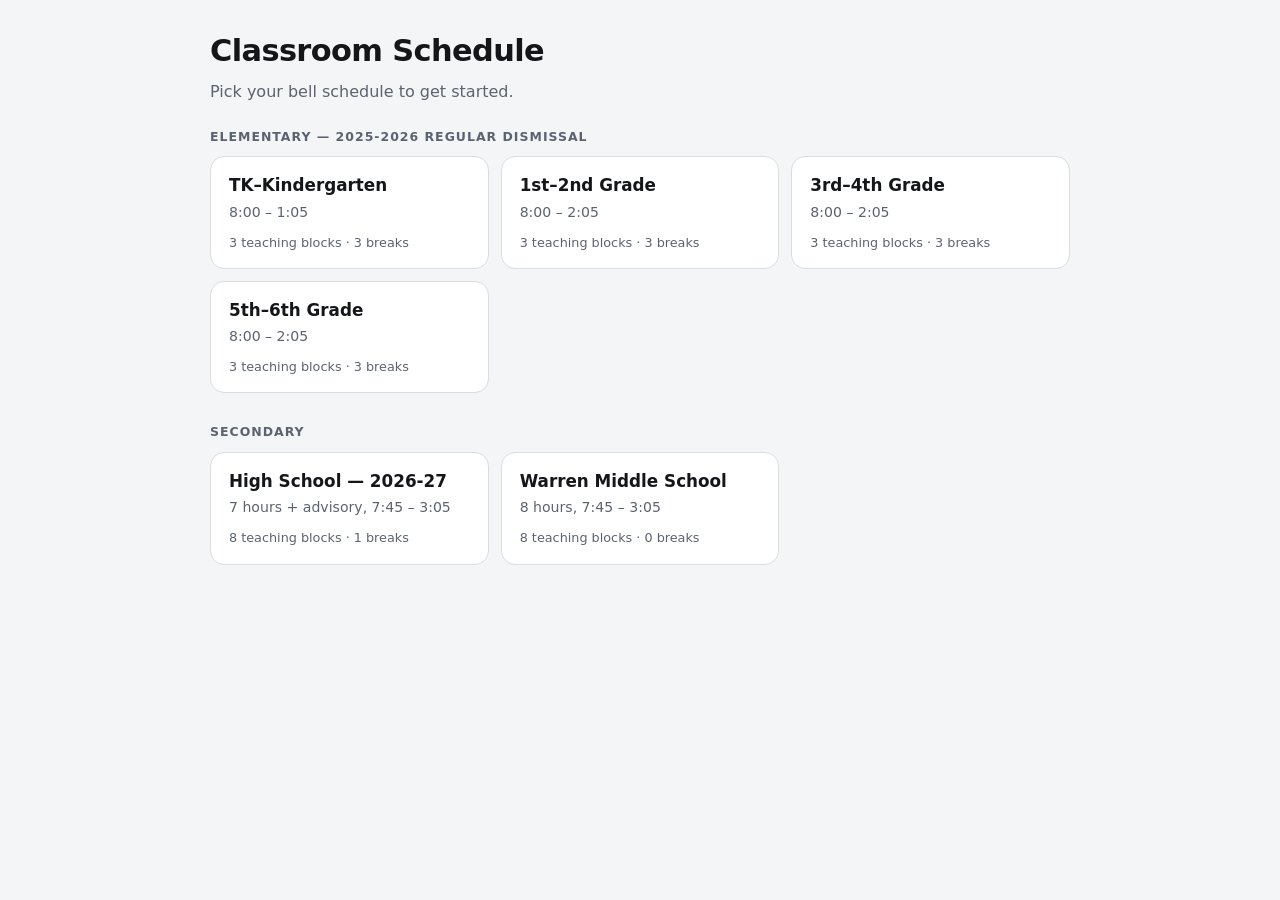
==== index.html @ 0c17eab9 "Add classroom bell schedule timer A dependency-free static site for a classroom projector: pick a be" ====
<!DOCTYPE html>
<html lang="en">
<head>
<meta charset="utf-8">
<meta name="viewport" content="width=device-width, initial-scale=1">
<meta name="color-scheme" content="light dark">
<title>Classroom Schedule</title>
<link rel="stylesheet" href="styles.css">
<link rel="icon" href="data:image/svg+xml,<svg xmlns='http://www.w3.org/2000/svg' viewBox='0 0 100 100'><text y='.9em' font-size='90'>&#128276;</text></svg>">
</head>
<body>

<!-- 1. Pick a bell schedule ------------------------------------------------ -->
<main id="screen-choose" class="screen">
  <header class="page-head">
    <h1>Classroom Schedule</h1>
    <p class="lede">Pick your bell schedule to get started.</p>
  </header>
  <div id="schedule-groups"></div>
</main>

<!-- 2. Name the periods ---------------------------------------------------- -->
<main id="screen-setup" class="screen" hidden>
  <header class="page-head">
    <h1 id="setup-title">Name your periods</h1>
    <p class="lede">What do you teach each period? Leave any blank to keep the
      default name. Saved on this device only.</p>
  </header>

  <div id="lunch-picker" class="card" hidden>
    <h2>Which lunch are you assigned?</h2>
    <div id="lunch-options" class="lunch-options"></div>
  </div>

  <form id="setup-form" class="card">
    <div id="period-inputs"></div>
    <div class="actions">
      <button type="submit" class="btn btn-primary">Save &amp; start</button>
      <button type="button" class="btn" data-action="back-to-choose">Pick a different schedule</button>
    </div>
  </form>
</main>

<!-- 3. Live view ----------------------------------------------------------- -->
<main id="screen-live" class="screen" hidden>
  <div class="live-top">
    <div class="live-meta">
      <span id="live-schedule-name"></span>
      <span class="dot">&middot;</span>
      <span id="live-clock"></span>
    </div>
    <div class="live-tools">
      <button type="button" class="btn btn-small" data-action="edit-periods">Edit periods</button>
      <button type="button" class="btn btn-small" data-action="change-schedule">Change schedule</button>
    </div>
  </div>

  <section class="now" aria-live="polite">
    <p id="now-status" class="now-status">Now</p>
    <h2 id="now-label" class="now-label">—</h2>
    <p id="now-sub" class="now-sub"></p>
    <p id="now-remaining" class="now-remaining"><span class="count">—</span></p>
    <p id="now-remaining-label" class="now-remaining-label">remaining</p>
    <div class="progress"><div id="now-progress" class="progress-bar"></div></div>
    <p id="now-next" class="now-next"></p>
  </section>

  <section class="day">
    <h3 class="day-head">Today</h3>
    <ol id="day-list" class="day-list"></ol>
  </section>
</main>

<script src="schedules.js"></script>
<script src="app.js"></script>
</body>
</html>
---- styles.css ----
:root {
  --bg: #f4f5f7;
  --surface: #ffffff;
  --surface-2: #eef0f4;
  --text: #14161a;
  --muted: #5c6370;
  --line: #d9dce2;
  --accent: #1d4ed8;
  --accent-soft: #e3eafd;
  --break: #b45309;
  --break-soft: #fdf0dc;
  --radius: 14px;
  --shadow: 0 1px 2px rgba(0, 0, 0, .06), 0 8px 24px rgba(0, 0, 0, .06);
}

@media (prefers-color-scheme: dark) {
  :root {
    --bg: #0f1115;
    --surface: #171a20;
    --surface-2: #1e222a;
    --text: #eceef2;
    --muted: #9aa2b1;
    --line: #2b3039;
    --accent: #7aa2ff;
    --accent-soft: #1c2740;
    --break: #f0b357;
    --break-soft: #2c2418;
    --shadow: 0 1px 2px rgba(0, 0, 0, .4), 0 8px 24px rgba(0, 0, 0, .35);
  }
}

* { box-sizing: border-box; }

body {
  margin: 0;
  background: var(--bg);
  color: var(--text);
  font: 16px/1.5 system-ui, -apple-system, "Segoe UI", Roboto, sans-serif;
  -webkit-text-size-adjust: 100%;
}

.screen {
  max-width: 900px;
  margin: 0 auto;
  padding: 28px 20px 64px;
}

.page-head { margin-bottom: 24px; }
h1 { font-size: 1.9rem; margin: 0 0 6px; letter-spacing: -.02em; }
h2 { font-size: 1.05rem; margin: 0 0 12px; }
.lede { color: var(--muted); margin: 0; max-width: 52ch; }

/* --- choose screen ------------------------------------------------------- */
.group { margin-bottom: 30px; }
.group-name {
  font-size: .78rem;
  text-transform: uppercase;
  letter-spacing: .08em;
  color: var(--muted);
  margin: 0 0 10px;
}
.grid {
  display: grid;
  grid-template-columns: repeat(auto-fill, minmax(240px, 1fr));
  gap: 12px;
}
.schedule-card {
  text-align: left;
  background: var(--surface);
  border: 1px solid var(--line);
  border-radius: var(--radius);
  padding: 16px 18px;
  cursor: pointer;
  color: inherit;
  font: inherit;
  transition: border-color .15s, transform .15s;
}
.schedule-card:hover { border-color: var(--accent); transform: translateY(-1px); }
.schedule-card:focus-visible { outline: 2px solid var(--accent); outline-offset: 2px; }
.schedule-card .name { font-weight: 650; font-size: 1.05rem; }
.schedule-card .subtitle { color: var(--muted); font-size: .88rem; margin-top: 3px; }
.schedule-card .times { color: var(--muted); font-size: .8rem; margin-top: 10px; }

/* --- setup screen -------------------------------------------------------- */
.card {
  background: var(--surface);
  border: 1px solid var(--line);
  border-radius: var(--radius);
  padding: 20px;
  margin-bottom: 16px;
}
.field {
  display: grid;
  grid-template-columns: 150px 1fr;
  gap: 14px;
  align-items: center;
  padding: 10px 0;
  border-bottom: 1px solid var(--line);
}
.field:last-of-type { border-bottom: 0; }
.field-name { font-weight: 600; }
.field-time { color: var(--muted); font-size: .85rem; font-variant-numeric: tabular-nums; }
.field input {
  width: 100%;
  padding: 10px 12px;
  font: inherit;
  color: inherit;
  background: var(--surface-2);
  border: 1px solid var(--line);
  border-radius: 10px;
}
.field input:focus-visible { outline: 2px solid var(--accent); outline-offset: 1px; }
.field.is-break .field-name { color: var(--break); }

.lunch-options { display: flex; flex-wrap: wrap; gap: 8px; }
.lunch-option {
  padding: 10px 14px;
  border: 1px solid var(--line);
  background: var(--surface-2);
  border-radius: 999px;
  cursor: pointer;
  font: inherit;
  color: inherit;
}
.lunch-option[aria-pressed="true"] {
  border-color: var(--accent);
  background: var(--accent-soft);
  color: var(--accent);
  font-weight: 600;
}

.actions { display: flex; flex-wrap: wrap; gap: 10px; margin-top: 20px; }
.btn {
  padding: 11px 16px;
  border-radius: 10px;
  border: 1px solid var(--line);
  background: var(--surface-2);
  color: inherit;
  font: inherit;
  font-weight: 550;
  cursor: pointer;
}
.btn:hover { border-color: var(--accent); }
.btn-primary { background: var(--accent); border-color: var(--accent); color: #fff; }
.btn-primary:hover { filter: brightness(1.08); }
.btn-small { padding: 7px 11px; font-size: .85rem; }

/* --- live screen --------------------------------------------------------- */
.live-top {
  display: flex;
  flex-wrap: wrap;
  gap: 10px;
  align-items: center;
  justify-content: space-between;
  margin-bottom: 22px;
}
.live-meta { color: var(--muted); font-size: .9rem; font-variant-numeric: tabular-nums; }
.live-meta .dot { margin: 0 6px; }
.live-tools { display: flex; gap: 8px; }

.now {
  background: var(--surface);
  border: 1px solid var(--line);
  border-radius: 20px;
  box-shadow: var(--shadow);
  padding: 30px 28px;
  text-align: center;
  margin-bottom: 26px;
}
.now.is-break { background: var(--break-soft); border-color: var(--break); }
.now.is-idle .now-remaining { color: var(--muted); }
.now-status {
  margin: 0 0 6px;
  font-size: .78rem;
  text-transform: uppercase;
  letter-spacing: .1em;
  color: var(--muted);
}
.now-label {
  margin: 0;
  font-size: clamp(2rem, 7vw, 3.6rem);
  line-height: 1.1;
  letter-spacing: -.03em;
}
.now-sub { margin: 6px 0 0; color: var(--muted); font-variant-numeric: tabular-nums; }
.now-remaining {
  margin: 18px 0 0;
  font-size: clamp(3rem, 15vw, 7rem);
  font-weight: 700;
  line-height: 1;
  letter-spacing: -.04em;
  font-variant-numeric: tabular-nums;
  color: var(--accent);
}
.now.is-break .now-remaining { color: var(--break); }
.now-remaining-label {
  margin: 4px 0 0;
  color: var(--muted);
  font-size: .85rem;
  text-transform: uppercase;
  letter-spacing: .1em;
}
.progress {
  height: 8px;
  background: var(--surface-2);
  border-radius: 999px;
  overflow: hidden;
  margin: 22px 0 0;
}
.progress-bar {
  height: 100%;
  width: 0;
  background: var(--accent);
  border-radius: 999px;
  transition: width .5s linear;
}
.now.is-break .progress-bar { background: var(--break); }
.now-next { margin: 16px 0 0; color: var(--muted); }

.day-head {
  font-size: .78rem;
  text-transform: uppercase;
  letter-spacing: .08em;
  color: var(--muted);
  margin: 0 0 10px;
}
.day-list { list-style: none; margin: 0; padding: 0; }
.day-list li {
  display: grid;
  grid-template-columns: 150px 1fr auto;
  gap: 12px;
  align-items: baseline;
  padding: 12px 14px;
  border: 1px solid var(--line);
  border-radius: 12px;
  background: var(--surface);
  margin-bottom: 8px;
}
.day-list li.is-past { opacity: .45; }
.day-list li.is-current { border-color: var(--accent); background: var(--accent-soft); }
.day-list li.is-current.is-break { border-color: var(--break); background: var(--break-soft); }
.day-list .time { color: var(--muted); font-size: .88rem; font-variant-numeric: tabular-nums; }
.day-list .label { font-weight: 600; }
.day-list .sub { color: var(--muted); font-weight: 400; font-size: .85rem; }
.day-list .sub::before { content: ' · '; }
.day-list .len { color: var(--muted); font-size: .82rem; font-variant-numeric: tabular-nums; }
.day-list li.is-passing { background: transparent; border-style: dashed; }

@media (max-width: 560px) {
  .field { grid-template-columns: 1fr; gap: 6px; }
  .day-list li { grid-template-columns: 1fr auto; gap: 4px 12px; }
  .day-list .time { grid-column: 1 / -1; }
  .day-list .sub { display: block; margin-left: 0; }
  .day-list .sub::before { content: ''; }
}
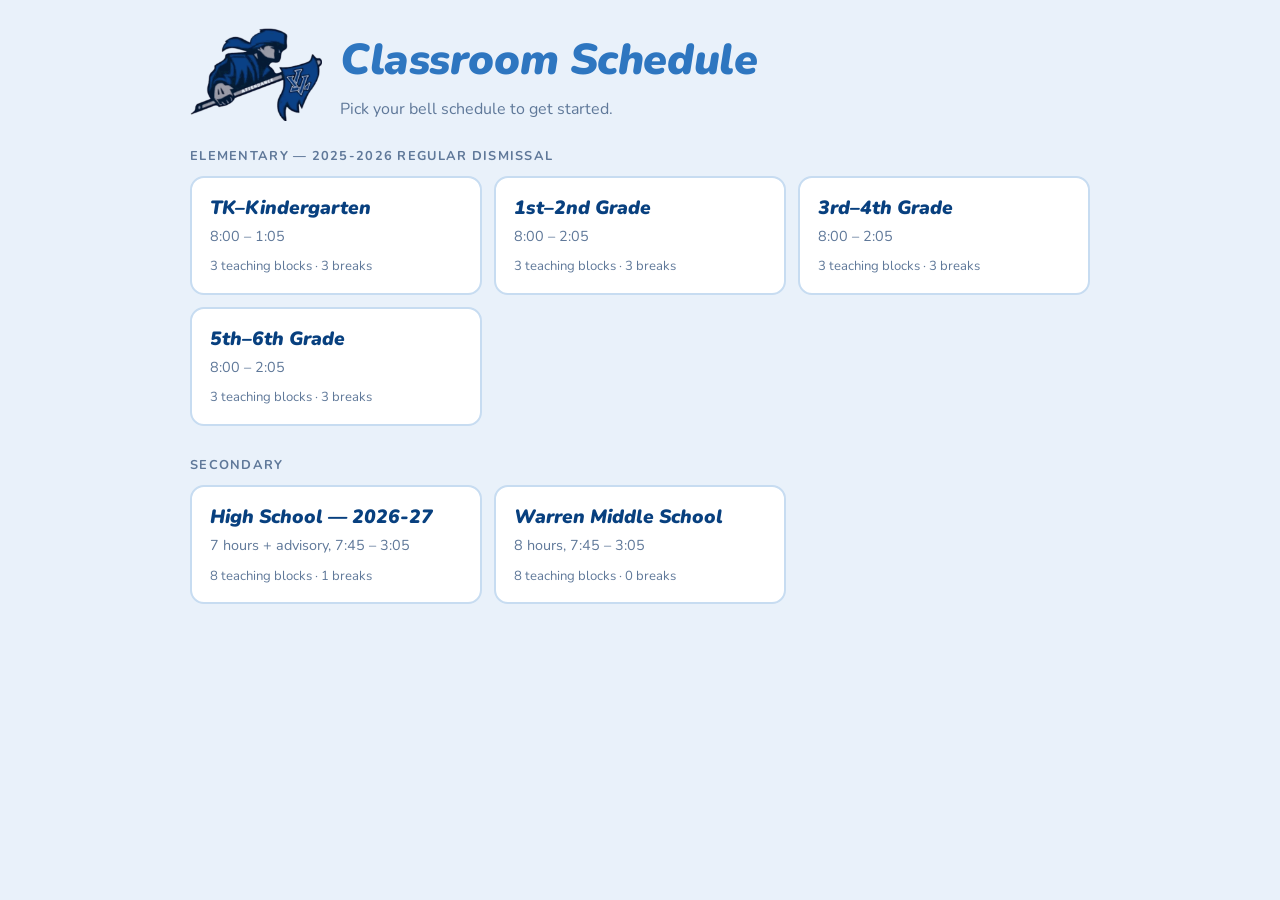
==== commit 77ab6976: "Restyle in the Pioneer colours and lettering The palette and type now follow the printed 2026-27 bel" ====
--- a/index.html
+++ b/index.html
@@ -6,25 +6,31 @@
 <meta name="color-scheme" content="light dark">
 <title>Classroom Schedule</title>
 <link rel="stylesheet" href="styles.css">
-<link rel="icon" href="data:image/svg+xml,<svg xmlns='http://www.w3.org/2000/svg' viewBox='0 0 100 100'><text y='.9em' font-size='90'>&#128276;</text></svg>">
+<link rel="icon" type="image/png" href="pioneer-icon.png">
 </head>
 <body>
 
 <!-- 1. Pick a bell schedule ------------------------------------------------ -->
 <main id="screen-choose" class="screen">
   <header class="page-head">
-    <h1>Classroom Schedule</h1>
-    <p class="lede">Pick your bell schedule to get started.</p>
+    <img class="crest" src="pioneer.png" alt="" width="820" height="575">
+    <div class="head-text">
+      <h1>Classroom Schedule</h1>
+      <p class="lede">Pick your bell schedule to get started.</p>
+    </div>
   </header>
   <div id="schedule-groups"></div>
 </main>
 
-<!-- 2. Name the periods ---------------------------------------------------- -->
+<!-- 2. Name the periods, pick the alarm ------------------------------------ -->
 <main id="screen-setup" class="screen" hidden>
   <header class="page-head">
-    <h1 id="setup-title">Name your periods</h1>
-    <p class="lede">What do you teach each period? Leave any blank to keep the
-      default name. Saved on this device only.</p>
+    <img class="crest" src="pioneer.png" alt="" width="820" height="575">
+    <div class="head-text">
+      <h1 id="setup-title">Name your periods</h1>
+      <p class="lede">What do you teach each period? Leave any blank to keep the
+        default name. Saved on this device only.</p>
+    </div>
   </header>
 
   <div id="lunch-picker" class="card" hidden>
@@ -32,8 +38,44 @@
     <div id="lunch-options" class="lunch-options"></div>
   </div>
 
-  <form id="setup-form" class="card">
-    <div id="period-inputs"></div>
+  <form id="setup-form">
+    <div class="card">
+      <div id="period-inputs"></div>
+    </div>
+
+    <div class="card">
+      <h2>Warning alarm</h2>
+      <p class="hint">Rings before each teaching period ends, so you can start
+        wrapping up. Pick a sound to hear it.</p>
+
+      <div class="setting">
+        <label class="switch">
+          <input type="checkbox" id="alarm-on" checked>
+          <span>Play a warning alarm</span>
+        </label>
+      </div>
+
+      <div id="alarm-detail">
+        <div class="setting">
+          <span class="setting-name">Ring this long before the bell</span>
+          <div id="lead-options" class="chip-row"></div>
+        </div>
+
+        <div class="setting">
+          <span class="setting-name">Volume</span>
+          <div class="volume-row">
+            <input type="range" id="alarm-volume" min="0.1" max="1" step="0.05" value="0.8">
+            <output id="alarm-volume-value">80%</output>
+          </div>
+        </div>
+
+        <div class="setting setting-block">
+          <span class="setting-name">Sound</span>
+          <div id="sound-options" class="sound-options"></div>
+        </div>
+      </div>
+    </div>
+
     <div class="actions">
       <button type="submit" class="btn btn-primary">Save &amp; start</button>
       <button type="button" class="btn" data-action="back-to-choose">Pick a different schedule</button>
@@ -43,35 +85,50 @@
 
 <!-- 3. Live view ----------------------------------------------------------- -->
 <main id="screen-live" class="screen" hidden>
+  <div id="sound-notice" class="notice" hidden>
+    <span>The browser is blocking sound until someone interacts with the page.</span>
+    <button type="button" class="btn btn-small" data-action="enable-sound">Turn on sound</button>
+  </div>
+
   <div class="live-top">
-    <div class="live-meta">
+    <div class="live-brand">
+      <img class="crest" src="pioneer.png" alt="" width="820" height="575">
+      <div class="live-meta">
       <span id="live-schedule-name"></span>
       <span class="dot">&middot;</span>
       <span id="live-clock"></span>
+      <span class="dot">&middot;</span>
+      <span id="live-alarm-state"></span>
+      </div>
     </div>
     <div class="live-tools">
-      <button type="button" class="btn btn-small" data-action="edit-periods">Edit periods</button>
+      <button type="button" class="btn btn-small" data-action="toggle-alarm" id="btn-alarm">Mute</button>
+      <button type="button" class="btn btn-small" data-action="fullscreen" id="btn-fullscreen">Full screen</button>
+      <button type="button" class="btn btn-small" data-action="edit-periods">Edit</button>
       <button type="button" class="btn btn-small" data-action="change-schedule">Change schedule</button>
     </div>
   </div>
 
-  <section class="now" aria-live="polite">
-    <p id="now-status" class="now-status">Now</p>
-    <h2 id="now-label" class="now-label">—</h2>
-    <p id="now-sub" class="now-sub"></p>
-    <p id="now-remaining" class="now-remaining"><span class="count">—</span></p>
-    <p id="now-remaining-label" class="now-remaining-label">remaining</p>
-    <div class="progress"><div id="now-progress" class="progress-bar"></div></div>
-    <p id="now-next" class="now-next"></p>
-  </section>
+  <div class="live-grid">
+    <section class="now" aria-live="polite">
+      <p id="now-status" class="now-status">Now</p>
+      <h2 id="now-label" class="now-label">&mdash;</h2>
+      <p id="now-sub" class="now-sub"></p>
+      <p id="now-remaining" class="now-remaining">&mdash;</p>
+      <p id="now-remaining-label" class="now-remaining-label">remaining</p>
+      <div class="progress"><div id="now-progress" class="progress-bar"></div></div>
+      <p id="now-next" class="now-next"></p>
+    </section>
 
-  <section class="day">
-    <h3 class="day-head">Today</h3>
-    <ol id="day-list" class="day-list"></ol>
-  </section>
+    <section class="day">
+      <h3 class="day-head">Today</h3>
+      <ol id="day-list" class="day-list"></ol>
+    </section>
+  </div>
 </main>
 
 <script src="schedules.js"></script>
+<script src="sounds.js"></script>
 <script src="app.js"></script>
 </body>
 </html>
--- a/styles.css
+++ b/styles.css
@@ -1,61 +1,134 @@
+/* Pioneer theme — the palette and lettering of the 2026-27 bell schedule
+ * graphic: pioneer blue on white, heavy italic display type, light blue
+ * time blocks. Nunito is bundled in fonts/ so a TV with no network still
+ * renders correctly. */
+
+@font-face {
+  font-family: 'Nunito';
+  font-style: normal;
+  font-weight: 400;
+  font-display: swap;
+  src: url('fonts/nunito-400-normal.woff2') format('woff2');
+}
+@font-face {
+  font-family: 'Nunito';
+  font-style: normal;
+  font-weight: 700;
+  font-display: swap;
+  src: url('fonts/nunito-700-normal.woff2') format('woff2');
+}
+@font-face {
+  font-family: 'Nunito';
+  font-style: normal;
+  font-weight: 900;
+  font-display: swap;
+  src: url('fonts/nunito-900-normal.woff2') format('woff2');
+}
+@font-face {
+  font-family: 'Nunito';
+  font-style: italic;
+  font-weight: 700;
+  font-display: swap;
+  src: url('fonts/nunito-700-italic.woff2') format('woff2');
+}
+@font-face {
+  font-family: 'Nunito';
+  font-style: italic;
+  font-weight: 900;
+  font-display: swap;
+  src: url('fonts/nunito-900-italic.woff2') format('woff2');
+}
+
 :root {
-  --bg: #f4f5f7;
+  --bg: #e9f1fa;
   --surface: #ffffff;
-  --surface-2: #eef0f4;
-  --text: #14161a;
-  --muted: #5c6370;
-  --line: #d9dce2;
-  --accent: #1d4ed8;
-  --accent-soft: #e3eafd;
-  --break: #b45309;
-  --break-soft: #fdf0dc;
+  --surface-2: #d8e8f8;   /* the light blue time blocks */
+  --text: #0b2545;
+  --muted: #5f7899;
+  --line: #c7dcf1;
+  --accent: #2e76c0;      /* pioneer blue */
+  --accent-deep: #08407f; /* the navy in the mascot */
+  --accent-soft: #d8e8f8;
+  --break: #08407f;
+  --break-soft: #cfe0f2;
+  --warn: #c2260f;
+  --warn-soft: #fbe3de;
   --radius: 14px;
-  --shadow: 0 1px 2px rgba(0, 0, 0, .06), 0 8px 24px rgba(0, 0, 0, .06);
+  --shadow: 0 1px 2px rgba(8, 64, 127, .08), 0 10px 28px rgba(8, 64, 127, .10);
+  --display: 900 italic;
 }
 
 @media (prefers-color-scheme: dark) {
   :root {
-    --bg: #0f1115;
-    --surface: #171a20;
-    --surface-2: #1e222a;
-    --text: #eceef2;
-    --muted: #9aa2b1;
-    --line: #2b3039;
-    --accent: #7aa2ff;
-    --accent-soft: #1c2740;
-    --break: #f0b357;
-    --break-soft: #2c2418;
-    --shadow: 0 1px 2px rgba(0, 0, 0, .4), 0 8px 24px rgba(0, 0, 0, .35);
+    --bg: #061421;
+    --surface: #0e2136;
+    --surface-2: #163351;
+    --text: #e9f2fc;
+    --muted: #8ea9c8;
+    --line: #1e3d5e;
+    --accent: #6fa8e6;
+    --accent-deep: #a9cdf2;
+    --accent-soft: #133150;
+    --break: #a9cdf2;
+    --break-soft: #112a44;
+    --warn: #ff8a72;
+    --warn-soft: #3b1b16;
+    --shadow: 0 1px 2px rgba(0, 0, 0, .5), 0 10px 28px rgba(0, 0, 0, .4);
   }
 }
 
 * { box-sizing: border-box; }
+
+/* Screens set their own display, which would otherwise beat [hidden]. */
+[hidden] { display: none !important; }
 
 body {
   margin: 0;
   background: var(--bg);
   color: var(--text);
-  font: 16px/1.5 system-ui, -apple-system, "Segoe UI", Roboto, sans-serif;
+  font: 400 16px/1.5 'Nunito', system-ui, -apple-system, "Segoe UI", Roboto, sans-serif;
   -webkit-text-size-adjust: 100%;
 }
 
 .screen {
-  max-width: 900px;
+  max-width: 940px;
   margin: 0 auto;
   padding: 28px 20px 64px;
 }
 
-.page-head { margin-bottom: 24px; }
-h1 { font-size: 1.9rem; margin: 0 0 6px; letter-spacing: -.02em; }
-h2 { font-size: 1.05rem; margin: 0 0 12px; }
+/* The heavy slanted lettering of the printed schedule. */
+h1, h2, .now-label, .schedule-card .name, .day-list .label, .sound-name,
+.now-remaining, .day-list .time, .field-name {
+  font-style: italic;
+  font-weight: 900;
+}
+
+.page-head {
+  display: flex;
+  align-items: center;
+  gap: 18px;
+  margin-bottom: 26px;
+}
+.page-head .head-text { flex: 1; }
+.page-head .crest { width: clamp(80px, 12vw, 132px); height: auto; flex: 0 0 auto; }
+h1 {
+  font-size: clamp(1.9rem, 4vw, 2.7rem);
+  margin: 0 0 4px;
+  letter-spacing: -.01em;
+  color: var(--accent);
+}
+h2 { font-size: 1.15rem; margin: 0 0 6px; color: var(--accent-deep); }
 .lede { color: var(--muted); margin: 0; max-width: 52ch; }
+.hint { color: var(--muted); margin: 0 0 16px; font-size: .9rem; max-width: 56ch; }
 
 /* --- choose screen ------------------------------------------------------- */
 .group { margin-bottom: 30px; }
 .group-name {
-  font-size: .78rem;
+  font-size: .8rem;
+  font-weight: 700;
+  font-style: normal;
   text-transform: uppercase;
-  letter-spacing: .08em;
+  letter-spacing: .1em;
   color: var(--muted);
   margin: 0 0 10px;
 }
@@ -67,7 +140,7 @@
 .schedule-card {
   text-align: left;
   background: var(--surface);
-  border: 1px solid var(--line);
+  border: 2px solid var(--line);
   border-radius: var(--radius);
   padding: 16px 18px;
   cursor: pointer;
@@ -76,10 +149,12 @@
   transition: border-color .15s, transform .15s;
 }
 .schedule-card:hover { border-color: var(--accent); transform: translateY(-1px); }
-.schedule-card:focus-visible { outline: 2px solid var(--accent); outline-offset: 2px; }
-.schedule-card .name { font-weight: 650; font-size: 1.05rem; }
-.schedule-card .subtitle { color: var(--muted); font-size: .88rem; margin-top: 3px; }
-.schedule-card .times { color: var(--muted); font-size: .8rem; margin-top: 10px; }
+.schedule-card .name { font-size: 1.2rem; color: var(--accent-deep); }
+.schedule-card .subtitle { color: var(--muted); font-size: .9rem; margin-top: 3px; }
+.schedule-card .times { color: var(--muted); font-size: .82rem; margin-top: 10px; }
+
+/* Focus rings matter here: a TV is driven by a remote, not a mouse. */
+:focus-visible { outline: 3px solid var(--accent); outline-offset: 2px; }
 
 /* --- setup screen -------------------------------------------------------- */
 .card {
@@ -91,15 +166,20 @@
 }
 .field {
   display: grid;
-  grid-template-columns: 150px 1fr;
+  grid-template-columns: 160px 1fr;
   gap: 14px;
   align-items: center;
   padding: 10px 0;
   border-bottom: 1px solid var(--line);
 }
 .field:last-of-type { border-bottom: 0; }
-.field-name { font-weight: 600; }
-.field-time { color: var(--muted); font-size: .85rem; font-variant-numeric: tabular-nums; }
+.field-name { color: var(--accent-deep); }
+.field-time {
+  color: var(--muted);
+  font-size: .85rem;
+  font-weight: 700;
+  font-variant-numeric: tabular-nums;
+}
 .field input {
   width: 100%;
   padding: 10px 12px;
@@ -109,103 +189,247 @@
   border: 1px solid var(--line);
   border-radius: 10px;
 }
-.field input:focus-visible { outline: 2px solid var(--accent); outline-offset: 1px; }
-.field.is-break .field-name { color: var(--break); }
-
-.lunch-options { display: flex; flex-wrap: wrap; gap: 8px; }
-.lunch-option {
-  padding: 10px 14px;
-  border: 1px solid var(--line);
+.field.is-break .field-name { color: var(--accent); }
+
+.lunch-options, .chip-row { display: flex; flex-wrap: wrap; gap: 8px; }
+.lunch-option, .chip {
+  padding: 10px 16px;
+  border: 2px solid var(--line);
   background: var(--surface-2);
   border-radius: 999px;
   cursor: pointer;
   font: inherit;
-  color: inherit;
-}
-.lunch-option[aria-pressed="true"] {
+  font-weight: 700;
+  color: var(--accent-deep);
+}
+.chip { padding: 8px 16px; }
+.lunch-option[aria-pressed="true"], .chip[aria-pressed="true"] {
   border-color: var(--accent);
-  background: var(--accent-soft);
-  color: var(--accent);
-  font-weight: 600;
-}
-
-.actions { display: flex; flex-wrap: wrap; gap: 10px; margin-top: 20px; }
-.btn {
-  padding: 11px 16px;
-  border-radius: 10px;
-  border: 1px solid var(--line);
+  background: var(--accent);
+  color: #fff;
+  font-style: italic;
+  font-weight: 900;
+}
+
+/* --- alarm settings ------------------------------------------------------ */
+.setting {
+  display: flex;
+  flex-wrap: wrap;
+  align-items: center;
+  justify-content: space-between;
+  gap: 12px;
+  padding: 12px 0;
+  border-top: 1px solid var(--line);
+}
+.setting-block { display: block; }
+.setting-name { font-weight: 700; color: var(--accent-deep); }
+.setting-block .setting-name { display: block; margin-bottom: 10px; }
+
+.switch { display: flex; align-items: center; gap: 10px; cursor: pointer; font-weight: 700; }
+.switch input { width: 20px; height: 20px; accent-color: var(--accent); }
+
+.volume-row { display: flex; align-items: center; gap: 12px; }
+.volume-row input[type="range"] { width: 200px; accent-color: var(--accent); }
+.volume-row output {
+  color: var(--muted);
+  font-variant-numeric: tabular-nums;
+  font-weight: 700;
+  min-width: 3.5ch;
+}
+
+.sound-options {
+  display: grid;
+  grid-template-columns: repeat(auto-fill, minmax(280px, 1fr));
+  gap: 10px;
+}
+.sound-option {
+  display: flex;
+  align-items: stretch;
+  border: 2px solid var(--line);
+  border-radius: 12px;
   background: var(--surface-2);
+  overflow: hidden;
+}
+.sound-option[aria-current="true"] { border-color: var(--accent); }
+.sound-pick {
+  flex: 1;
+  text-align: left;
+  padding: 12px 14px;
+  border: 0;
+  background: none;
   color: inherit;
   font: inherit;
-  font-weight: 550;
   cursor: pointer;
 }
+.sound-name { display: block; font-size: 1.05rem; color: var(--accent-deep); }
+.sound-option[aria-current="true"] .sound-name { color: var(--accent); }
+.sound-desc { display: block; color: var(--muted); font-size: .84rem; margin-top: 2px; }
+.sound-preview {
+  width: 52px;
+  border: 0;
+  border-left: 1px solid var(--line);
+  background: none;
+  color: var(--accent);
+  font-size: 1.1rem;
+  cursor: pointer;
+}
+.sound-preview:hover { background: var(--surface); }
+
+.actions { display: flex; flex-wrap: wrap; gap: 10px; margin-top: 4px; }
+.btn {
+  padding: 11px 18px;
+  border-radius: 999px;
+  border: 2px solid var(--line);
+  background: var(--surface-2);
+  color: var(--accent-deep);
+  font: inherit;
+  font-weight: 700;
+  cursor: pointer;
+}
 .btn:hover { border-color: var(--accent); }
-.btn-primary { background: var(--accent); border-color: var(--accent); color: #fff; }
+.btn-primary {
+  background: var(--accent);
+  border-color: var(--accent);
+  color: #fff;
+  font-style: italic;
+  font-weight: 900;
+}
 .btn-primary:hover { filter: brightness(1.08); }
-.btn-small { padding: 7px 11px; font-size: .85rem; }
+.btn-small { padding: 7px 14px; font-size: .85rem; }
 
 /* --- live screen --------------------------------------------------------- */
+body[data-screen="live"] { overflow: hidden; }
+
+#screen-live {
+  max-width: none;
+  height: 100vh;
+  height: 100dvh;
+  display: flex;
+  flex-direction: column;
+  gap: 16px;
+  /* Roomy edges so nothing lands in a TV's overscan area. */
+  padding: clamp(14px, 2.5vh, 40px) clamp(16px, 2.5vw, 56px);
+}
+
+.notice {
+  display: flex;
+  flex-wrap: wrap;
+  align-items: center;
+  gap: 12px;
+  padding: 10px 16px;
+  border: 2px solid var(--accent);
+  background: var(--accent-soft);
+  border-radius: 999px;
+  font-size: .9rem;
+  font-weight: 700;
+}
+
 .live-top {
   display: flex;
   flex-wrap: wrap;
   gap: 10px;
   align-items: center;
   justify-content: space-between;
-  margin-bottom: 22px;
-}
-.live-meta { color: var(--muted); font-size: .9rem; font-variant-numeric: tabular-nums; }
-.live-meta .dot { margin: 0 6px; }
-.live-tools { display: flex; gap: 8px; }
+  flex: 0 0 auto;
+}
+.live-brand { display: flex; align-items: center; gap: clamp(10px, 1vw, 18px); }
+.live-brand .crest { height: clamp(40px, 4.4vw, 84px); width: auto; }
+.live-meta {
+  color: var(--muted);
+  font-size: clamp(.9rem, 1.1vw, 1.4rem);
+  font-weight: 700;
+  font-variant-numeric: tabular-nums;
+}
+.live-meta .dot { margin: 0 6px; color: var(--accent); }
+.live-tools { display: flex; flex-wrap: wrap; gap: 8px; }
+
+.live-grid {
+  flex: 1 1 auto;
+  min-height: 0;
+  display: grid;
+  grid-template-rows: auto minmax(0, 1fr);
+  gap: 16px;
+}
 
 .now {
+  position: relative;
+  overflow: hidden;
   background: var(--surface);
-  border: 1px solid var(--line);
-  border-radius: 20px;
+  border: 3px solid var(--accent);
+  border-radius: 24px;
   box-shadow: var(--shadow);
-  padding: 30px 28px;
+  padding: clamp(18px, 3vh, 40px) clamp(18px, 2vw, 40px);
   text-align: center;
-  margin-bottom: 26px;
-}
-.now.is-break { background: var(--break-soft); border-color: var(--break); }
+  display: flex;
+  flex-direction: column;
+  justify-content: center;
+}
+/* The mascot, watermarked into the corner of the card. */
+.now::after {
+  content: '';
+  position: absolute;
+  right: -3%;
+  bottom: -6%;
+  width: clamp(140px, 26%, 460px);
+  aspect-ratio: 820 / 575;
+  background: url('pioneer.png') right bottom / contain no-repeat;
+  opacity: .07;
+  pointer-events: none;
+}
+.now > * { position: relative; }
+.now.is-break { background: var(--accent-soft); border-color: var(--accent-deep); }
+.now.is-warning { background: var(--warn-soft); border-color: var(--warn); }
 .now.is-idle .now-remaining { color: var(--muted); }
 .now-status {
-  margin: 0 0 6px;
-  font-size: .78rem;
+  margin: 0 0 4px;
+  font-size: clamp(.72rem, .9vw, 1.1rem);
+  font-weight: 700;
   text-transform: uppercase;
-  letter-spacing: .1em;
+  letter-spacing: .16em;
   color: var(--muted);
 }
 .now-label {
   margin: 0;
-  font-size: clamp(2rem, 7vw, 3.6rem);
-  line-height: 1.1;
+  font-size: clamp(1.9rem, 5.2vw, 6rem);
+  line-height: 1.05;
+  letter-spacing: -.02em;
+  color: var(--accent-deep);
+}
+.now-sub {
+  margin: 6px 0 0;
+  color: var(--muted);
+  font-weight: 700;
+  font-variant-numeric: tabular-nums;
+  font-size: clamp(.9rem, 1.3vw, 1.6rem);
+}
+.now-remaining {
+  margin: clamp(8px, 1.5vh, 24px) 0 0;
+  font-size: clamp(3.4rem, 12vw, 14rem);
+  line-height: 1;
   letter-spacing: -.03em;
-}
-.now-sub { margin: 6px 0 0; color: var(--muted); font-variant-numeric: tabular-nums; }
-.now-remaining {
-  margin: 18px 0 0;
-  font-size: clamp(3rem, 15vw, 7rem);
-  font-weight: 700;
-  line-height: 1;
-  letter-spacing: -.04em;
   font-variant-numeric: tabular-nums;
   color: var(--accent);
 }
-.now.is-break .now-remaining { color: var(--break); }
+.now.is-break .now-remaining { color: var(--accent-deep); }
+.now.is-warning .now-remaining { color: var(--warn); animation: pulse 2s ease-in-out infinite; }
+@keyframes pulse { 50% { opacity: .55; } }
+@media (prefers-reduced-motion: reduce) {
+  .now.is-warning .now-remaining { animation: none; }
+}
 .now-remaining-label {
   margin: 4px 0 0;
   color: var(--muted);
-  font-size: .85rem;
+  font-size: clamp(.72rem, .9vw, 1.1rem);
+  font-weight: 700;
   text-transform: uppercase;
-  letter-spacing: .1em;
+  letter-spacing: .16em;
 }
 .progress {
-  height: 8px;
+  height: clamp(8px, 1vh, 16px);
   background: var(--surface-2);
   border-radius: 999px;
   overflow: hidden;
-  margin: 22px 0 0;
+  margin: clamp(14px, 2vh, 28px) 0 0;
 }
 .progress-bar {
   height: 100%;
@@ -214,42 +438,94 @@
   border-radius: 999px;
   transition: width .5s linear;
 }
-.now.is-break .progress-bar { background: var(--break); }
-.now-next { margin: 16px 0 0; color: var(--muted); }
-
+.now.is-break .progress-bar { background: var(--accent-deep); }
+.now.is-warning .progress-bar { background: var(--warn); }
+.now-next {
+  margin: clamp(10px, 1.5vh, 22px) 0 0;
+  color: var(--muted);
+  font-weight: 700;
+  font-size: clamp(.95rem, 1.4vw, 1.8rem);
+}
+
+.day { min-height: 0; display: flex; flex-direction: column; }
 .day-head {
-  font-size: .78rem;
+  font-size: clamp(.72rem, .95vw, 1.15rem);
+  font-weight: 700;
   text-transform: uppercase;
-  letter-spacing: .08em;
-  color: var(--muted);
-  margin: 0 0 10px;
-}
-.day-list { list-style: none; margin: 0; padding: 0; }
+  letter-spacing: .12em;
+  color: var(--muted);
+  margin: 0 0 8px;
+  flex: 0 0 auto;
+}
+.day-list {
+  list-style: none;
+  margin: 0;
+  padding: 0;
+  overflow-y: auto;
+  min-height: 0;
+  scrollbar-width: none;
+}
+.day-list::-webkit-scrollbar { display: none; }
 .day-list li {
   display: grid;
-  grid-template-columns: 150px 1fr auto;
-  gap: 12px;
-  align-items: baseline;
-  padding: 12px 14px;
-  border: 1px solid var(--line);
+  grid-template-columns: minmax(11ch, auto) 1fr auto;
+  gap: 4px 12px;
+  align-items: start;
+  padding: clamp(7px, 1vh, 14px) clamp(8px, .7vw, 14px);
+  border: 2px solid var(--line);
   border-radius: 12px;
   background: var(--surface);
   margin-bottom: 8px;
-}
-.day-list li.is-past { opacity: .45; }
+  font-size: clamp(.9rem, 1.35vw, 1.7rem);
+}
+.day-list li.is-past { opacity: .4; }
 .day-list li.is-current { border-color: var(--accent); background: var(--accent-soft); }
-.day-list li.is-current.is-break { border-color: var(--break); background: var(--break-soft); }
-.day-list .time { color: var(--muted); font-size: .88rem; font-variant-numeric: tabular-nums; }
-.day-list .label { font-weight: 600; }
-.day-list .sub { color: var(--muted); font-weight: 400; font-size: .85rem; }
-.day-list .sub::before { content: ' · '; }
-.day-list .len { color: var(--muted); font-size: .82rem; font-variant-numeric: tabular-nums; }
+.day-list li.is-current.is-break { border-color: var(--accent-deep); }
+/* Times sit in a light blue block, the way they do on the printed schedule. */
+.day-list .time {
+  background: var(--surface-2);
+  color: var(--accent-deep);
+  border-radius: 8px;
+  padding: 2px 10px;
+  font-size: .82em;
+  font-variant-numeric: tabular-nums;
+  white-space: nowrap;
+  text-align: center;
+}
+.day-list li.is-current .time { background: var(--surface); }
+.day-list .label { color: var(--accent-deep); align-self: center; }
+.day-list .sub {
+  display: block;
+  color: var(--muted);
+  font-style: normal;
+  font-weight: 700;
+  font-size: .82em;
+}
+.day-list .len {
+  color: var(--muted);
+  font-size: .8em;
+  font-weight: 700;
+  font-variant-numeric: tabular-nums;
+  white-space: nowrap;
+  align-self: center;
+}
 .day-list li.is-passing { background: transparent; border-style: dashed; }
+.day-list li.is-passing .label { color: var(--muted); }
+
+/* Wide screens — a TV, a projector, a desktop — put the day beside the clock. */
+@media (min-width: 1000px) and (min-height: 500px) {
+  .live-grid {
+    grid-template-rows: none;
+    grid-template-columns: minmax(0, 1fr) clamp(320px, 30vw, 620px);
+    align-items: stretch;
+    gap: clamp(16px, 2vw, 32px);
+  }
+}
 
 @media (max-width: 560px) {
+  .page-head .crest { width: 70px; }
   .field { grid-template-columns: 1fr; gap: 6px; }
-  .day-list li { grid-template-columns: 1fr auto; gap: 4px 12px; }
-  .day-list .time { grid-column: 1 / -1; }
-  .day-list .sub { display: block; margin-left: 0; }
-  .day-list .sub::before { content: ''; }
-}
+  .day-list li { grid-template-columns: 1fr auto; }
+  .day-list .time { grid-column: 1 / -1; justify-self: start; }
+  .volume-row input[type="range"] { width: 140px; }
+}
